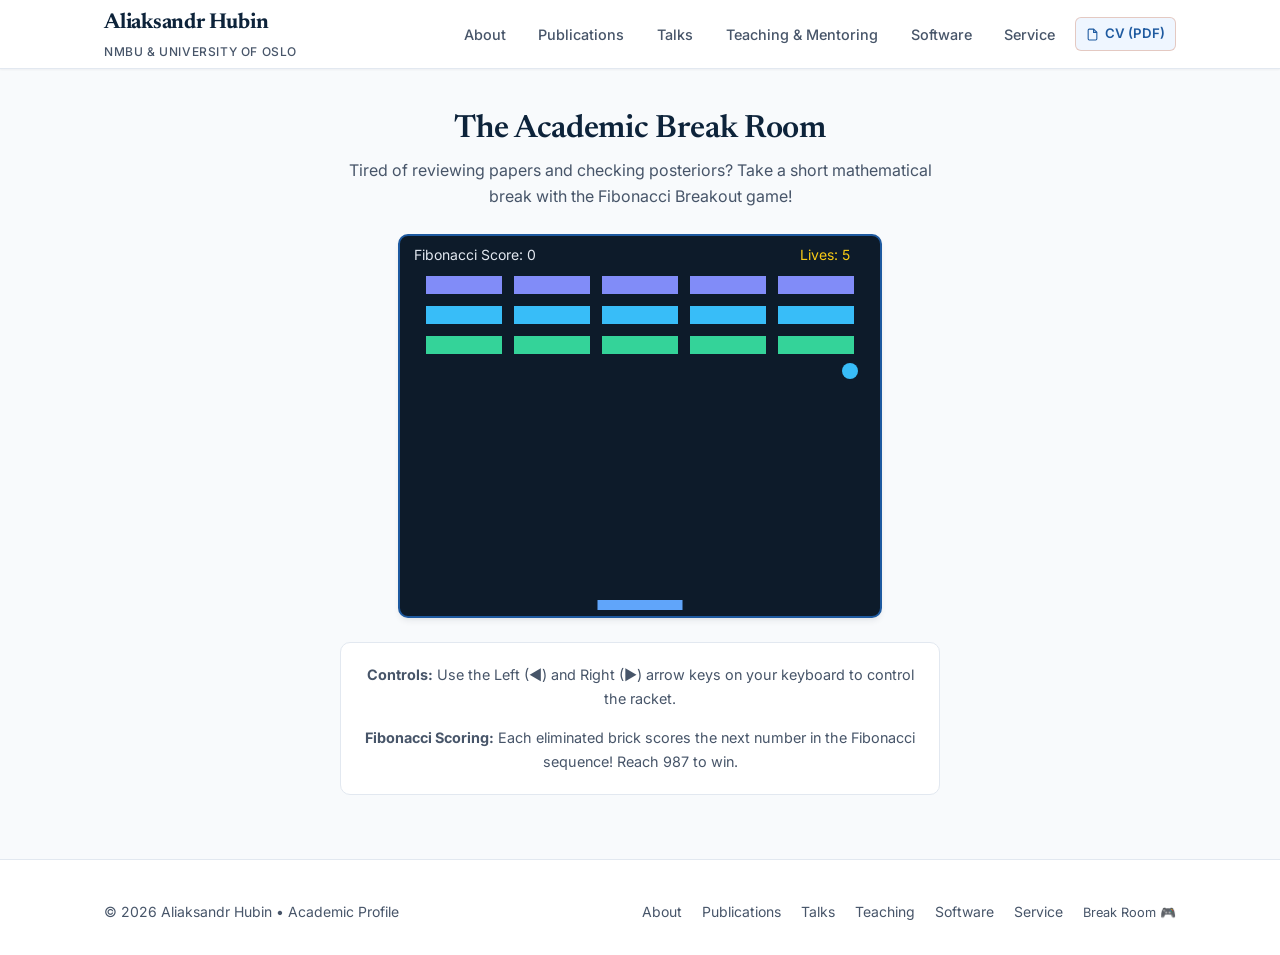
==== game.html @ 15dd3828 "Redesign academic portfolio with dedicated subpages, updated publications, talks & posters, teaching" ====
<!DOCTYPE html>
<html lang="en">
<head>
    <meta charset="UTF-8">
    <meta name="viewport" content="width=device-width, initial-scale=1.0">
    <title>Academic Break Room | Aliaksandr Hubin</title>
    <meta name="description" content="A brief mathematical distraction: Fibonacci Breakout game.">

    <link rel="preconnect" href="https://fonts.googleapis.com">
    <link rel="preconnect" href="https://fonts.gstatic.com" crossorigin>
    <link href="https://fonts.googleapis.com/css2?family=Inter:wght@400;500;600;700&family=Newsreader:ital,opsz,wght@0,6..72,400;0,6..72,600&family=JetBrains+Mono:wght@400;500&display=swap" rel="stylesheet">

    <link rel="stylesheet" href="styles.css">
    <style>
        .game-wrapper {
            max-width: 600px;
            margin: 0 auto;
            text-align: center;
        }
        canvas {
            background-color: #0d1b2a;
            border: 2px solid var(--accent);
            border-radius: var(--radius-md);
            box-shadow: var(--shadow-md);
            display: block;
            margin: 1.5rem auto;
            max-width: 100%;
        }
        .game-instructions {
            background: var(--bg-card);
            border: 1px solid var(--border-color);
            border-radius: var(--radius-md);
            padding: 1.25rem;
            margin-top: 1.5rem;
            font-size: 0.9rem;
            color: var(--text-muted);
        }
    </style>
</head>
<body>

    <!-- Header Navigation -->
    <header class="site-header">
        <div class="container nav-container">
            <a href="index.html" class="brand">
                <span class="brand-name">Aliaksandr Hubin</span>
                <span class="brand-title">NMBU &amp; University of Oslo</span>
            </a>
            <button class="nav-toggle" id="navToggle" aria-label="Toggle navigation">
                <svg width="24" height="24" viewBox="0 0 24 24" fill="none" stroke="currentColor" stroke-width="2">
                    <line x1="3" y1="12" x2="21" y2="12"></line>
                    <line x1="3" y1="6" x2="21" y2="6"></line>
                    <line x1="3" y1="18" x2="21" y2="18"></line>
                </svg>
            </button>
            <nav>
                <ul class="nav-menu" id="navMenu">
                    <li><a href="index.html" class="nav-link">About</a></li>
                    <li><a href="publications.html" class="nav-link">Publications</a></li>
                    <li><a href="talks.html" class="nav-link">Talks</a></li>
                    <li><a href="teaching.html" class="nav-link">Teaching &amp; Mentoring</a></li>
                    <li><a href="software.html" class="nav-link">Software</a></li>
                    <li><a href="service.html" class="nav-link">Service</a></li>
                    <li><a href="CV_Aliaksandr_Hubin.pdf" class="nav-link-cv" target="_blank" rel="noopener">
                        <svg width="13" height="13" viewBox="0 0 24 24" fill="none" stroke="currentColor" stroke-width="2"><path d="M14 2H6a2 2 0 0 0-2 2v16a2 2 0 0 0 2 2h12a2 2 0 0 0 2-2V8z"></path><polyline points="14 2 14 8 20 8"></polyline></svg>
                        CV (PDF)
                    </a></li>
                </ul>
            </nav>
        </div>
    </header>

    <main class="site-main">
        <div class="container">
            <div class="game-wrapper">
                <h1 style="font-size: 2rem; margin-bottom: 0.5rem;">The Academic Break Room</h1>
                <p style="color: var(--text-muted);">
                    Tired of reviewing papers and checking posteriors? Take a short mathematical break with the Fibonacci Breakout game!
                </p>

                <canvas id="gameCanvas" width="480" height="380"></canvas>

                <div class="game-instructions">
                    <p><strong>Controls:</strong> Use the Left (◀) and Right (▶) arrow keys on your keyboard to control the racket.</p>
                    <p style="margin-bottom: 0;"><strong>Fibonacci Scoring:</strong> Each eliminated brick scores the next number in the Fibonacci sequence! Reach 987 to win.</p>
                </div>
            </div>
        </div>
    </main>

    <!-- Site Footer -->
    <footer class="site-footer">
        <div class="container footer-inner">
            <div>
                <p>&copy; 2026 Aliaksandr Hubin &bull; Academic Profile</p>
            </div>
            <ul class="footer-nav">
                <li><a href="index.html">About</a></li>
                <li><a href="publications.html">Publications</a></li>
                <li><a href="talks.html">Talks</a></li>
                <li><a href="teaching.html">Teaching</a></li>
                <li><a href="software.html">Software</a></li>
                <li><a href="service.html">Service</a></li>
                <li><a href="game.html" class="easter-egg-link">Break Room 🎮</a></li>
            </ul>
        </div>
    </footer>

    <script>
        // Mobile Nav
        document.getElementById('navToggle').addEventListener('click', function() {
            document.getElementById('navMenu').classList.toggle('open');
        });

        // Game Logic
        let canvas = document.getElementById('gameCanvas');
        let ctx = canvas.getContext('2d');
        let ballRadius = 8;
        let x = canvas.width / 2;
        let y = canvas.height - 35;
        let dx = 2.5;
        let dy = -2.5;
        let paddleHeight = 10;
        let paddleWidth = 85;
        let paddleX = (canvas.width - paddleWidth) / 2;
        let rightPressed = false;
        let leftPressed = false;
        let brickRowCount = 3;
        let brickColumnCount = 5;
        let brickWidth = 76;
        let brickHeight = 18;
        let brickPadding = 12;
        let brickOffsetTop = 40;
        let brickOffsetLeft = 26;
        let score = 0;
        let lives = 5;
        let gameLoop;

        let fibPrev = 0;
        let fibCurrent = 1;

        document.addEventListener("keydown", keyDownHandler, false);
        document.addEventListener("keyup", keyUpHandler, false);

        function keyDownHandler(e) {
            if (e.key == "Right" || e.key == "ArrowRight") rightPressed = true;
            else if (e.key == "Left" || e.key == "ArrowLeft") leftPressed = true;
        }

        function keyUpHandler(e) {
            if (e.key == "Right" || e.key == "ArrowRight") rightPressed = false;
            else if (e.key == "Left" || e.key == "ArrowLeft") leftPressed = false;
        }

        let bricks = [];
        for (let c = 0; c < brickColumnCount; c++) {
            bricks[c] = [];
            for (let r = 0; r < brickRowCount; r++) {
                bricks[c][r] = { x: 0, y: 0, status: 1 };
            }
        }

        function drawBall() {
            ctx.beginPath();
            ctx.arc(x, y, ballRadius, 0, Math.PI * 2);
            ctx.fillStyle = "#38bdf8";
            ctx.fill();
            ctx.closePath();
        }

        function drawPaddle() {
            ctx.beginPath();
            ctx.rect(paddleX, canvas.height - paddleHeight - 6, paddleWidth, paddleHeight);
            ctx.fillStyle = "#60a5fa";
            ctx.fill();
            ctx.closePath();
        }

        function drawBricks() {
            const colors = ["#818cf8", "#38bdf8", "#34d399"];
            for (let c = 0; c < brickColumnCount; c++) {
                for (let r = 0; r < brickRowCount; r++) {
                    if (bricks[c][r].status == 1) {
                        let brickX = (c * (brickWidth + brickPadding)) + brickOffsetLeft;
                        let brickY = (r * (brickHeight + brickPadding)) + brickOffsetTop;
                        bricks[c][r].x = brickX;
                        bricks[c][r].y = brickY;
                        ctx.beginPath();
                        ctx.rect(brickX, brickY, brickWidth, brickHeight);
                        ctx.fillStyle = colors[r % colors.length];
                        ctx.fill();
                        ctx.closePath();
                    }
                }
            }
        }

        function drawScore() {
            ctx.font = "14px Inter, sans-serif";
            ctx.fillStyle = "#e2e8f0";
            ctx.fillText("Fibonacci Score: " + score, 14, 24);
        }

        function drawLives() {
            ctx.font = "14px Inter, sans-serif";
            ctx.fillStyle = "#facc15";
            ctx.fillText("Lives: " + lives, canvas.width - 80, 24);
        }

        function collisionDetection() {
            for (let c = 0; c < brickColumnCount; c++) {
                for (let r = 0; r < brickRowCount; r++) {
                    let b = bricks[c][r];
                    if (b.status == 1) {
                        if (x > b.x && x < b.x + brickWidth && y > b.y && y < b.y + brickHeight) {
                            dy = -dy;
                            b.status = 0;

                            let newScore = fibPrev + fibCurrent;
                            fibPrev = fibCurrent;
                            fibCurrent = newScore;
                            score = newScore;

                            if (checkWin()) {
                                stopGameWithMessage("Victory! Fibonacci Master!");
                                return;
                            }
                        }
                    }
                }
            }
        }

        function checkWin() {
            for (let c = 0; c < brickColumnCount; c++) {
                for (let r = 0; r < brickRowCount; r++) {
                    if (bricks[c][r].status == 1) return false;
                }
            }
            return true;
        }

        function stopGameWithMessage(message) {
            cancelAnimationFrame(gameLoop);
            ctx.clearRect(0, 0, canvas.width, canvas.height);
            ctx.font = "22px Inter, sans-serif";
            ctx.fillStyle = "#38bdf8";
            ctx.textAlign = "center";
            ctx.fillText(message, canvas.width / 2, canvas.height / 2 - 10);
            ctx.font = "14px Inter, sans-serif";
            ctx.fillStyle = "#94a3b8";
            ctx.fillText("Final Score: " + score, canvas.width / 2, canvas.height / 2 + 25);
        }

        function draw() {
            ctx.clearRect(0, 0, canvas.width, canvas.height);
            drawBricks();
            drawBall();
            drawPaddle();
            drawScore();
            drawLives();
            collisionDetection();

            if (x + dx > canvas.width - ballRadius || x + dx < ballRadius) {
                dx = -dx;
            }
            if (y + dy < ballRadius) {
                dy = -dy;
            } else if (y + dy > canvas.height - ballRadius - 6) {
                if (x > paddleX && x < paddleX + paddleWidth) {
                    dy = -dy;
                    dx += (Math.random() * 0.4) - 0.2;
                    if (rightPressed) dx += 0.5;
                    else if (leftPressed) dx -= 0.5;

                    if (score >= 987) {
                        stopGameWithMessage("Max Fibonacci Score Reached!");
                        return;
                    }
                } else {
                    lives--;
                    if (!lives) {
                        stopGameWithMessage("GAME OVER");
                        return;
                    } else {
                        x = canvas.width / 2;
                        y = canvas.height - 35;
                        dx = 2.5;
                        dy = -2.5;
                        paddleX = (canvas.width - paddleWidth) / 2;
                    }
                }
            }

            if (rightPressed && paddleX < canvas.width - paddleWidth) paddleX += 6;
            else if (leftPressed && paddleX > 0) paddleX -= 6;

            x += dx;
            y += dy;
            gameLoop = requestAnimationFrame(draw);
        }

        draw();
    </script>
</body>
</html>
---- styles.css ----
/* ==========================================================================
   Aliaksandr Hubin - Academic Portfolio Style System
   Professional Academic Design: Elegant, Modern, Clean Typography
   ========================================================================== */

:root {
  --primary: #0d233a;
  --primary-light: #1b3a5b;
  --accent: #1e5aa0;
  --accent-light: #2563eb;
  --accent-subtle: #eff6ff;
  --accent-border: #bfdbfe;
  
  --text-main: #1e293b;
  --text-muted: #475569;
  --text-light: #64748b;
  --text-inverse: #ffffff;
  
  --bg-page: #f8fafc;
  --bg-card: #ffffff;
  --bg-subtle: #f1f5f9;
  
  --border-color: #e2e8f0;
  --border-subtle: #edf2f7;
  
  --font-serif: 'Newsreader', 'Georgia', 'Cambria', serif;
  --font-sans: 'Inter', -apple-system, BlinkMacSystemFont, 'Segoe UI', Roboto, sans-serif;
  --font-mono: 'JetBrains Mono', 'SFMono-Regular', Consolas, monospace;
  
  --radius-sm: 6px;
  --radius-md: 10px;
  --radius-lg: 16px;
  --radius-full: 9999px;
  
  --shadow-sm: 0 1px 2px 0 rgba(15, 23, 42, 0.05);
  --shadow-md: 0 4px 6px -1px rgba(15, 23, 42, 0.07), 0 2px 4px -2px rgba(15, 23, 42, 0.05);
  --shadow-lg: 0 10px 15px -3px rgba(15, 23, 42, 0.08), 0 4px 6px -4px rgba(15, 23, 42, 0.04);
  --shadow-hover: 0 12px 20px -3px rgba(15, 23, 42, 0.12), 0 6px 8px -4px rgba(15, 23, 42, 0.06);

  --transition-fast: 0.15s ease;
  --transition-normal: 0.25s ease;
}

/* --------------------------------------------------------------------------
   Reset & Base Styles
   -------------------------------------------------------------------------- */
*, *::before, *::after {
  box-sizing: border-box;
  margin: 0;
  padding: 0;
}

html {
  font-size: 16px;
  scroll-behavior: smooth;
  -webkit-text-size-adjust: 100%;
}

body {
  font-family: var(--font-sans);
  background-color: var(--bg-page);
  color: var(--text-main);
  line-height: 1.65;
  min-height: 100vh;
  display: flex;
  flex-direction: column;
}

img {
  max-width: 100%;
  height: auto;
  display: block;
}

a {
  color: var(--accent);
  text-decoration: none;
  transition: color var(--transition-fast);
}

a:hover {
  color: var(--accent-light);
  text-decoration: underline;
}

h1, h2, h3, h4, h5, h6 {
  color: var(--primary);
  font-family: var(--font-serif);
  font-weight: 600;
  line-height: 1.25;
  letter-spacing: -0.01em;
}

h1 { font-size: 2.25rem; }
h2 { font-size: 1.65rem; margin-bottom: 1.25rem; }
h3 { font-size: 1.25rem; }
h4 { font-size: 1.05rem; }

p {
  margin-bottom: 1rem;
}

p:last-child {
  margin-bottom: 0;
}

/* --------------------------------------------------------------------------
   Layout Containers
   -------------------------------------------------------------------------- */
.container {
  width: 100%;
  max-width: 1120px;
  margin: 0 auto;
  padding: 0 1.5rem;
}

.site-main {
  flex: 1;
  padding: 2.5rem 0 4rem;
}

/* --------------------------------------------------------------------------
   Header & Navigation
   -------------------------------------------------------------------------- */
.site-header {
  background: rgba(255, 255, 255, 0.95);
  backdrop-filter: blur(10px);
  -webkit-backdrop-filter: blur(10px);
  border-bottom: 1px solid var(--border-color);
  position: sticky;
  top: 0;
  z-index: 100;
  box-shadow: var(--shadow-sm);
}

.nav-container {
  display: flex;
  align-items: center;
  justify-content: space-between;
  height: 4.25rem;
}

.brand {
  display: flex;
  flex-direction: column;
  text-decoration: none !important;
}

.brand-name {
  font-family: var(--font-serif);
  font-size: 1.35rem;
  font-weight: 700;
  color: var(--primary);
  letter-spacing: -0.01em;
}

.brand-title {
  font-size: 0.75rem;
  color: var(--text-muted);
  text-transform: uppercase;
  letter-spacing: 0.05em;
  font-weight: 500;
}

.nav-menu {
  display: flex;
  align-items: center;
  gap: 0.35rem;
  list-style: none;
}

.nav-link {
  font-size: 0.9rem;
  font-weight: 500;
  color: var(--text-muted);
  padding: 0.5rem 0.85rem;
  border-radius: var(--radius-sm);
  transition: all var(--transition-fast);
  text-decoration: none !important;
}

.nav-link:hover {
  color: var(--primary);
  background: var(--bg-subtle);
}

.nav-link.active {
  color: var(--accent);
  background: var(--accent-subtle);
  font-weight: 600;
}

.nav-link-cv {
  display: inline-flex;
  align-items: center;
  gap: 0.35rem;
  font-size: 0.825rem;
  font-weight: 600;
  color: var(--accent);
  background: var(--accent-subtle);
  border: 1px solid rgba(194, 65, 12, 0.25);
  padding: 0.35rem 0.65rem;
  border-radius: var(--radius-sm);
  transition: all var(--transition-fast);
  text-decoration: none !important;
}

.nav-link-cv:hover {
  background: var(--accent);
  color: #ffffff !important;
  border-color: var(--accent);
}

/* Mobile Nav Toggle */
.nav-toggle {
  display: none;
  background: none;
  border: 1px solid var(--border-color);
  border-radius: var(--radius-sm);
  padding: 0.5rem;
  cursor: pointer;
  color: var(--text-main);
}

/* --------------------------------------------------------------------------
   Academic Hero / Profile Header
   -------------------------------------------------------------------------- */
.profile-hero {
  background: var(--bg-card);
  border: 1px solid var(--border-color);
  border-radius: var(--radius-lg);
  padding: 2.25rem;
  box-shadow: var(--shadow-sm);
  margin-bottom: 2.5rem;
  display: grid;
  grid-template-columns: 240px 1fr;
  gap: 2.5rem;
  align-items: start;
}

.profile-sidebar {
  display: flex;
  flex-direction: column;
  align-items: center;
  text-align: center;
}

.profile-avatar-wrapper {
  position: relative;
  width: 210px;
  height: 210px;
  margin-bottom: 1.25rem;
}

.profile-avatar {
  width: 100%;
  height: 100%;
  object-fit: cover;
  border-radius: var(--radius-md);
  border: 3px solid var(--bg-card);
  box-shadow: var(--shadow-md);
}

.btn-cv {
  display: inline-flex;
  align-items: center;
  justify-content: center;
  gap: 0.4rem;
  font-size: 0.825rem;
  font-weight: 600;
  padding: 0.45rem 0.9rem;
  background: var(--primary);
  color: #ffffff !important;
  border-radius: var(--radius-sm);
  border: 1px solid var(--primary);
  text-decoration: none !important;
  transition: all var(--transition-fast);
  margin-top: 0.65rem;
  width: 100%;
  max-width: 200px;
}

.btn-cv:hover {
  background: var(--accent);
  border-color: var(--accent);
  color: #ffffff !important;
  box-shadow: var(--shadow-sm);
}


.profile-status-badge {
  display: inline-flex;
  align-items: center;
  gap: 0.35rem;
  background: #f0fdf4;
  color: #166534;
  border: 1px solid #bbf7d0;
  font-size: 0.725rem;
  font-weight: 600;
  padding: 0.2rem 0.6rem;
  border-radius: var(--radius-full);
  margin-bottom: 0.85rem;
}

.status-dot {
  width: 7px;
  height: 7px;
  background: #22c55e;
  border-radius: 50%;
  display: inline-block;
}

.profile-links {
  display: flex;
  flex-wrap: wrap;
  gap: 0.45rem;
  justify-content: center;
  margin-top: 1rem;
  width: 100%;
}

.social-pill {
  display: inline-flex;
  align-items: center;
  gap: 0.35rem;
  font-size: 0.775rem;
  font-weight: 500;
  padding: 0.35rem 0.65rem;
  background: var(--bg-subtle);
  color: var(--text-muted);
  border: 1px solid var(--border-color);
  border-radius: var(--radius-sm);
  transition: all var(--transition-fast);
  text-decoration: none !important;
}

.social-pill:hover {
  background: var(--accent);
  color: var(--text-inverse);
  border-color: var(--accent);
}

.profile-content h1 {
  font-size: 2.1rem;
  margin-bottom: 0.35rem;
}

.profile-positions {
  display: flex;
  flex-direction: column;
  gap: 0.25rem;
  margin-bottom: 1.25rem;
}

.position-item {
  font-size: 1.05rem;
  color: var(--text-muted);
  font-weight: 500;
  display: flex;
  align-items: center;
  gap: 0.5rem;
}

.position-role {
  color: var(--primary);
  font-weight: 600;
}

.role-pill {
  display: inline-block;
  background: var(--accent-subtle);
  color: var(--accent);
  font-size: 0.775rem;
  font-weight: 600;
  padding: 0.2rem 0.55rem;
  border-radius: var(--radius-sm);
  border: 1px solid var(--accent-border);
}

.profile-bio {
  font-size: 1.025rem;
  color: var(--text-main);
  line-height: 1.7;
  margin-bottom: 1.5rem;
}

.research-tags-container {
  margin-top: 1.25rem;
}

.tags-label {
  font-size: 0.75rem;
  text-transform: uppercase;
  letter-spacing: 0.05em;
  font-weight: 600;
  color: var(--text-light);
  margin-bottom: 0.5rem;
}

.tags-list {
  display: flex;
  flex-wrap: wrap;
  gap: 0.45rem;
}

.research-tag {
  background: var(--bg-subtle);
  color: var(--text-muted);
  border: 1px solid var(--border-color);
  font-size: 0.8rem;
  font-weight: 500;
  padding: 0.25rem 0.65rem;
  border-radius: var(--radius-full);
  transition: all var(--transition-fast);
}

.research-tag:hover {
  border-color: var(--accent);
  color: var(--accent);
  background: var(--accent-subtle);
}

/* --------------------------------------------------------------------------
   Metric / Quick Highlight Cards
   -------------------------------------------------------------------------- */
.metrics-grid {
  display: grid;
  grid-template-columns: repeat(auto-fit, minmax(200px, 1fr));
  gap: 1rem;
  margin-bottom: 2.5rem;
}

.metric-card {
  background: var(--bg-card);
  border: 1px solid var(--border-color);
  border-radius: var(--radius-md);
  padding: 1.25rem;
  display: flex;
  align-items: center;
  gap: 1rem;
  box-shadow: var(--shadow-sm);
  transition: transform var(--transition-fast), box-shadow var(--transition-fast);
}

.metric-card:hover {
  transform: translateY(-2px);
  box-shadow: var(--shadow-md);
}

.metric-icon {
  width: 44px;
  height: 44px;
  border-radius: var(--radius-md);
  background: var(--accent-subtle);
  color: var(--accent);
  display: flex;
  align-items: center;
  justify-content: center;
  font-size: 1.25rem;
  flex-shrink: 0;
}

.metric-data h4 {
  font-size: 1.45rem;
  font-family: var(--font-sans);
  font-weight: 700;
  color: var(--primary);
  line-height: 1.1;
}

.metric-data p {
  font-size: 0.8rem;
  color: var(--text-muted);
  margin-bottom: 0;
}

/* --------------------------------------------------------------------------
   Sections & Cards
   -------------------------------------------------------------------------- */
.section-block {
  margin-bottom: 3rem;
}

.section-header {
  display: flex;
  align-items: baseline;
  justify-content: space-between;
  margin-bottom: 1.25rem;
  border-bottom: 2px solid var(--border-color);
  padding-bottom: 0.65rem;
}

.section-title {
  font-size: 1.65rem;
  color: var(--primary);
  display: flex;
  align-items: center;
  gap: 0.65rem;
}

.section-more-link {
  font-size: 0.875rem;
  font-weight: 600;
  color: var(--accent);
  display: inline-flex;
  align-items: center;
  gap: 0.25rem;
}

.section-more-link:hover {
  text-decoration: underline;
}

/* --------------------------------------------------------------------------
   Timeline & News Component
   -------------------------------------------------------------------------- */
.timeline-list {
  display: flex;
  flex-direction: column;
  gap: 1rem;
}

.timeline-item {
  background: var(--bg-card);
  border: 1px solid var(--border-color);
  border-radius: var(--radius-md);
  padding: 1.15rem 1.4rem;
  box-shadow: var(--shadow-sm);
  display: flex;
  gap: 1.25rem;
  align-items: flex-start;
  transition: transform var(--transition-fast), border-color var(--transition-fast);
}

.timeline-item:hover {
  border-color: var(--accent-border);
  transform: translateX(3px);
}

.timeline-badge {
  flex-shrink: 0;
  display: flex;
  flex-direction: column;
  align-items: center;
  justify-content: center;
  min-width: 80px;
  padding: 0.35rem 0.5rem;
  background: var(--bg-subtle);
  border: 1px solid var(--border-color);
  border-radius: var(--radius-sm);
  font-size: 0.775rem;
  font-weight: 700;
  color: var(--primary);
  text-transform: uppercase;
}

.timeline-badge .year {
  font-size: 0.95rem;
  color: var(--accent);
}

.timeline-content {
  flex: 1;
}

.timeline-title {
  font-family: var(--font-sans);
  font-size: 1rem;
  font-weight: 600;
  color: var(--text-main);
  margin-bottom: 0.35rem;
  line-height: 1.4;
}

.timeline-text {
  font-size: 0.9rem;
  color: var(--text-muted);
  line-height: 1.55;
  margin-bottom: 0.4rem;
}

.timeline-actions {
  display: flex;
  gap: 0.5rem;
  font-size: 0.8rem;
}

/* --------------------------------------------------------------------------
   Publications Component
   -------------------------------------------------------------------------- */
.filter-bar {
  background: var(--bg-card);
  border: 1px solid var(--border-color);
  border-radius: var(--radius-md);
  padding: 1rem 1.25rem;
  margin-bottom: 2rem;
  box-shadow: var(--shadow-sm);
  display: flex;
  flex-wrap: wrap;
  gap: 1rem;
  align-items: center;
  justify-content: space-between;
}

.search-box {
  position: relative;
  flex: 1;
  min-width: 260px;
}

.search-input {
  width: 100%;
  padding: 0.6rem 0.85rem 0.6rem 2.25rem;
  font-family: var(--font-sans);
  font-size: 0.875rem;
  border: 1px solid var(--border-color);
  border-radius: var(--radius-sm);
  background: var(--bg-page);
  color: var(--text-main);
  transition: all var(--transition-fast);
}

.search-input:focus {
  outline: none;
  border-color: var(--accent);
  background: #ffffff;
  box-shadow: 0 0 0 3px rgba(37, 99, 235, 0.12);
}

.search-icon {
  position: absolute;
  left: 0.75rem;
  top: 50%;
  transform: translateY(-50%);
  color: var(--text-light);
  font-size: 0.85rem;
}

.filter-pills {
  display: flex;
  flex-wrap: wrap;
  gap: 0.4rem;
}

.filter-pill {
  background: var(--bg-subtle);
  border: 1px solid var(--border-color);
  color: var(--text-muted);
  padding: 0.4rem 0.8rem;
  font-size: 0.8rem;
  font-weight: 500;
  border-radius: var(--radius-full);
  cursor: pointer;
  transition: all var(--transition-fast);
}

.filter-pill:hover {
  background: var(--border-color);
  color: var(--primary);
}

.filter-pill.active {
  background: var(--primary);
  border-color: var(--primary);
  color: #ffffff;
  font-weight: 600;
}

.year-group {
  margin-bottom: 2.5rem;
}

.year-heading {
  font-size: 1.5rem;
  color: var(--primary);
  margin-bottom: 1rem;
  display: flex;
  align-items: center;
  gap: 0.75rem;
}

.year-heading::after {
  content: "";
  flex: 1;
  height: 1px;
  background: var(--border-color);
}

.pub-list {
  display: flex;
  flex-direction: column;
  gap: 1.15rem;
}

.pub-card {
  background: var(--bg-card);
  border: 1px solid var(--border-color);
  border-radius: var(--radius-md);
  padding: 1.35rem 1.5rem;
  box-shadow: var(--shadow-sm);
  transition: all var(--transition-fast);
  position: relative;
}

.pub-card:hover {
  box-shadow: var(--shadow-md);
  border-color: #cbd5e1;
}

.pub-meta-top {
  display: flex;
  align-items: center;
  gap: 0.5rem;
  margin-bottom: 0.5rem;
  flex-wrap: wrap;
}

.pub-type-badge {
  font-size: 0.725rem;
  font-weight: 600;
  text-transform: uppercase;
  letter-spacing: 0.04em;
  padding: 0.2rem 0.55rem;
  border-radius: var(--radius-sm);
}

.badge-journal {
  background: #eff6ff;
  color: #1d4ed8;
  border: 1px solid #dbeafe;
}

.badge-conf {
  background: #fdf4ff;
  color: #86198f;
  border: 1px solid #f5d0fe;
}

.badge-preprint {
  background: #fefce8;
  color: #854d0e;
  border: 1px solid #fef08a;
}

.badge-book {
  background: #f0fdf4;
  color: #15803d;
  border: 1px solid #bbf7d0;
}

.badge-software {
  background: #fff7ed;
  color: #c2410c;
  border: 1px solid #ffedd5;
}

.pub-year {
  font-size: 0.8rem;
  color: var(--text-light);
  font-weight: 500;
}

.pub-title {
  font-family: var(--font-serif);
  font-size: 1.15rem;
  font-weight: 600;
  color: var(--primary);
  margin-bottom: 0.4rem;
  line-height: 1.4;
}

.pub-authors {
  font-size: 0.9rem;
  color: var(--text-muted);
  margin-bottom: 0.4rem;
}

.pub-authors .author-hubin {
  color: var(--primary);
  font-weight: 600;
  text-decoration: underline text-decoration-color var(--accent);
}

.pub-venue {
  font-size: 0.875rem;
  color: var(--text-main);
  font-style: italic;
  margin-bottom: 0.75rem;
}

.pub-links {
  display: flex;
  flex-wrap: wrap;
  gap: 0.45rem;
  align-items: center;
}

.btn-pill {
  display: inline-flex;
  align-items: center;
  gap: 0.35rem;
  font-size: 0.775rem;
  font-weight: 500;
  padding: 0.3rem 0.65rem;
  border-radius: var(--radius-sm);
  background: var(--bg-subtle);
  color: var(--text-main);
  border: 1px solid var(--border-color);
  text-decoration: none !important;
  cursor: pointer;
  transition: all var(--transition-fast);
}

.btn-pill:hover {
  background: var(--accent);
  color: #ffffff;
  border-color: var(--accent);
}

.btn-pill.primary {
  background: var(--accent);
  color: #ffffff;
  border-color: var(--accent);
}

.btn-pill.primary:hover {
  background: var(--accent-light);
}

.bibtex-drawer {
  display: none;
  margin-top: 1rem;
  padding: 1rem;
  background: var(--bg-subtle);
  border: 1px solid var(--border-color);
  border-radius: var(--radius-sm);
  font-family: var(--font-mono);
  font-size: 0.8rem;
  white-space: pre-wrap;
  overflow-x: auto;
  color: var(--text-main);
}

.bibtex-drawer.open {
  display: block;
}

/* --------------------------------------------------------------------------
   Talks & Presentations Component
   -------------------------------------------------------------------------- */
.talk-card {
  background: var(--bg-card);
  border: 1px solid var(--border-color);
  border-radius: var(--radius-md);
  padding: 1.35rem 1.5rem;
  box-shadow: var(--shadow-sm);
  margin-bottom: 1rem;
  display: grid;
  grid-template-columns: 140px 1fr;
  gap: 1.5rem;
  align-items: start;
}

.talk-meta {
  display: flex;
  flex-direction: column;
  gap: 0.35rem;
}

.talk-date {
  font-weight: 600;
  font-size: 0.9rem;
  color: var(--accent);
}

.talk-location {
  font-size: 0.8rem;
  color: var(--text-light);
  display: flex;
  align-items: center;
  gap: 0.25rem;
}

.talk-type-badge {
  font-size: 0.7rem;
  font-weight: 600;
  text-transform: uppercase;
  padding: 0.15rem 0.5rem;
  border-radius: var(--radius-sm);
  display: inline-block;
  margin-top: 0.25rem;
}

.talk-body h3 {
  font-size: 1.15rem;
  font-family: var(--font-serif);
  margin-bottom: 0.35rem;
}

.talk-event {
  font-size: 0.9rem;
  font-weight: 500;
  color: var(--text-main);
  margin-bottom: 0.25rem;
}

.talk-org {
  font-size: 0.825rem;
  color: var(--text-muted);
  margin-bottom: 0.65rem;
}

/* --------------------------------------------------------------------------
   Software & Code Cards
   -------------------------------------------------------------------------- */
.software-grid {
  display: grid;
  grid-template-columns: repeat(auto-fill, minmax(320px, 1fr));
  gap: 1.5rem;
}

.software-card {
  background: var(--bg-card);
  border: 1px solid var(--border-color);
  border-radius: var(--radius-md);
  padding: 1.5rem;
  box-shadow: var(--shadow-sm);
  display: flex;
  flex-direction: column;
  transition: all var(--transition-fast);
}

.software-card:hover {
  transform: translateY(-3px);
  box-shadow: var(--shadow-md);
  border-color: var(--accent-border);
}

.software-header {
  display: flex;
  justify-content: space-between;
  align-items: center;
  margin-bottom: 0.85rem;
}

.software-title {
  font-size: 1.35rem;
  font-family: var(--font-mono);
  font-weight: 700;
  color: var(--primary);
}

.software-badge {
  font-size: 0.725rem;
  font-weight: 600;
  padding: 0.2rem 0.5rem;
  border-radius: var(--radius-sm);
  background: #f0fdf4;
  color: #166534;
  border: 1px solid #bbf7d0;
}

.software-desc {
  font-size: 0.925rem;
  color: var(--text-muted);
  line-height: 1.6;
  margin-bottom: 1.25rem;
  flex: 1;
}

.code-snippet {
  background: var(--bg-subtle);
  border: 1px solid var(--border-color);
  border-radius: var(--radius-sm);
  padding: 0.5rem 0.75rem;
  font-family: var(--font-mono);
  font-size: 0.775rem;
  color: var(--text-main);
  margin-bottom: 1rem;
  overflow-x: auto;
}

.software-footer {
  display: flex;
  gap: 0.5rem;
  flex-wrap: wrap;
}

/* --------------------------------------------------------------------------
   Teaching & Mentoring
   -------------------------------------------------------------------------- */
.mentoring-phd-box {
  background: linear-gradient(to right, #eff6ff, #f8fafc);
  border: 1px solid var(--accent-border);
  border-radius: var(--radius-md);
  padding: 1.5rem;
  margin-bottom: 2rem;
  display: flex;
  gap: 1.25rem;
  align-items: flex-start;
}

.phd-badge-icon {
  font-size: 2rem;
  color: var(--accent);
}

.mentoring-phd-info h4 {
  font-size: 1.15rem;
  color: var(--primary);
  margin-bottom: 0.25rem;
}

.mentoring-phd-title {
  font-style: italic;
  font-size: 0.95rem;
  color: var(--text-main);
  margin-bottom: 0.35rem;
}

.mentoring-phd-meta {
  font-size: 0.85rem;
  color: var(--text-muted);
}

.mentoring-grid {
  display: grid;
  grid-template-columns: repeat(auto-fill, minmax(320px, 1fr));
  gap: 1.25rem;
}

.thesis-card {
  background: var(--bg-card);
  border: 1px solid var(--border-color);
  border-radius: var(--radius-md);
  padding: 1.25rem;
  box-shadow: var(--shadow-sm);
  transition: all var(--transition-fast);
  display: flex;
  flex-direction: column;
}

.thesis-card:hover {
  border-color: var(--accent-border);
  box-shadow: var(--shadow-md);
}

.thesis-header {
  display: flex;
  justify-content: space-between;
  align-items: baseline;
  margin-bottom: 0.5rem;
}

.student-name {
  font-weight: 600;
  font-size: 0.95rem;
  color: var(--primary);
}

.thesis-year {
  font-size: 0.8rem;
  font-weight: 600;
  color: var(--accent);
}

.thesis-title {
  font-family: var(--font-serif);
  font-size: 0.95rem;
  color: var(--text-main);
  line-height: 1.45;
  margin-bottom: 0.75rem;
  flex: 1;
}

.thesis-footer {
  display: flex;
  justify-content: space-between;
  align-items: center;
  font-size: 0.8rem;
  border-top: 1px solid var(--border-subtle);
  padding-top: 0.65rem;
}

.institution-pill {
  color: var(--text-light);
  font-weight: 500;
}

/* --------------------------------------------------------------------------
   Reviewing / Service Grid
   -------------------------------------------------------------------------- */
.review-grid {
  display: grid;
  grid-template-columns: repeat(auto-fill, minmax(240px, 1fr));
  gap: 0.85rem;
  margin-top: 1rem;
}

.review-item {
  background: var(--bg-card);
  border: 1px solid var(--border-color);
  border-radius: var(--radius-sm);
  padding: 0.75rem 1rem;
  font-size: 0.875rem;
  font-weight: 500;
  color: var(--text-main);
  display: flex;
  align-items: center;
  gap: 0.5rem;
  transition: all var(--transition-fast);
}

.review-item:hover {
  border-color: var(--accent);
  color: var(--accent);
  background: var(--accent-subtle);
}

/* --------------------------------------------------------------------------
   Footer
   -------------------------------------------------------------------------- */
.site-footer {
  background: #ffffff;
  border-top: 1px solid var(--border-color);
  padding: 2.5rem 0 2rem;
  color: var(--text-muted);
  font-size: 0.875rem;
  margin-top: auto;
}

.footer-inner {
  display: flex;
  justify-content: space-between;
  align-items: center;
  flex-wrap: wrap;
  gap: 1rem;
}

.footer-nav {
  display: flex;
  gap: 1.25rem;
  list-style: none;
}

.footer-nav a {
  color: var(--text-muted);
}

.footer-nav a:hover {
  color: var(--primary);
}

.easter-egg-link {
  font-size: 0.8rem;
  color: var(--text-light);
  text-decoration: none;
}

.easter-egg-link:hover {
  color: var(--accent);
}

/* --------------------------------------------------------------------------
   Responsive Media Queries
   -------------------------------------------------------------------------- */
@media (max-width: 900px) {
  .profile-hero {
    grid-template-columns: 1fr;
    text-align: center;
    gap: 1.5rem;
  }
  
  .profile-sidebar {
    margin: 0 auto;
  }
  
  .position-item {
    justify-content: center;
  }
  
  .tags-list {
    justify-content: center;
  }
  
  .talk-card {
    grid-template-columns: 1fr;
    gap: 0.75rem;
  }
}

@media (max-width: 768px) {
  .nav-toggle {
    display: block;
  }
  
  .nav-menu {
    display: none;
    position: absolute;
    top: 4.25rem;
    left: 0;
    width: 100%;
    background: #ffffff;
    flex-direction: column;
    padding: 1rem 1.5rem;
    border-bottom: 1px solid var(--border-color);
    box-shadow: var(--shadow-md);
    gap: 0.5rem;
  }
  
  .nav-menu.open {
    display: flex;
  }
  
  .nav-link {
    width: 100%;
    padding: 0.65rem 1rem;
  }
  
  .profile-avatar-wrapper {
    width: 160px;
    height: 160px;
  }
  
  .footer-inner {
    flex-direction: column;
    text-align: center;
  }
}
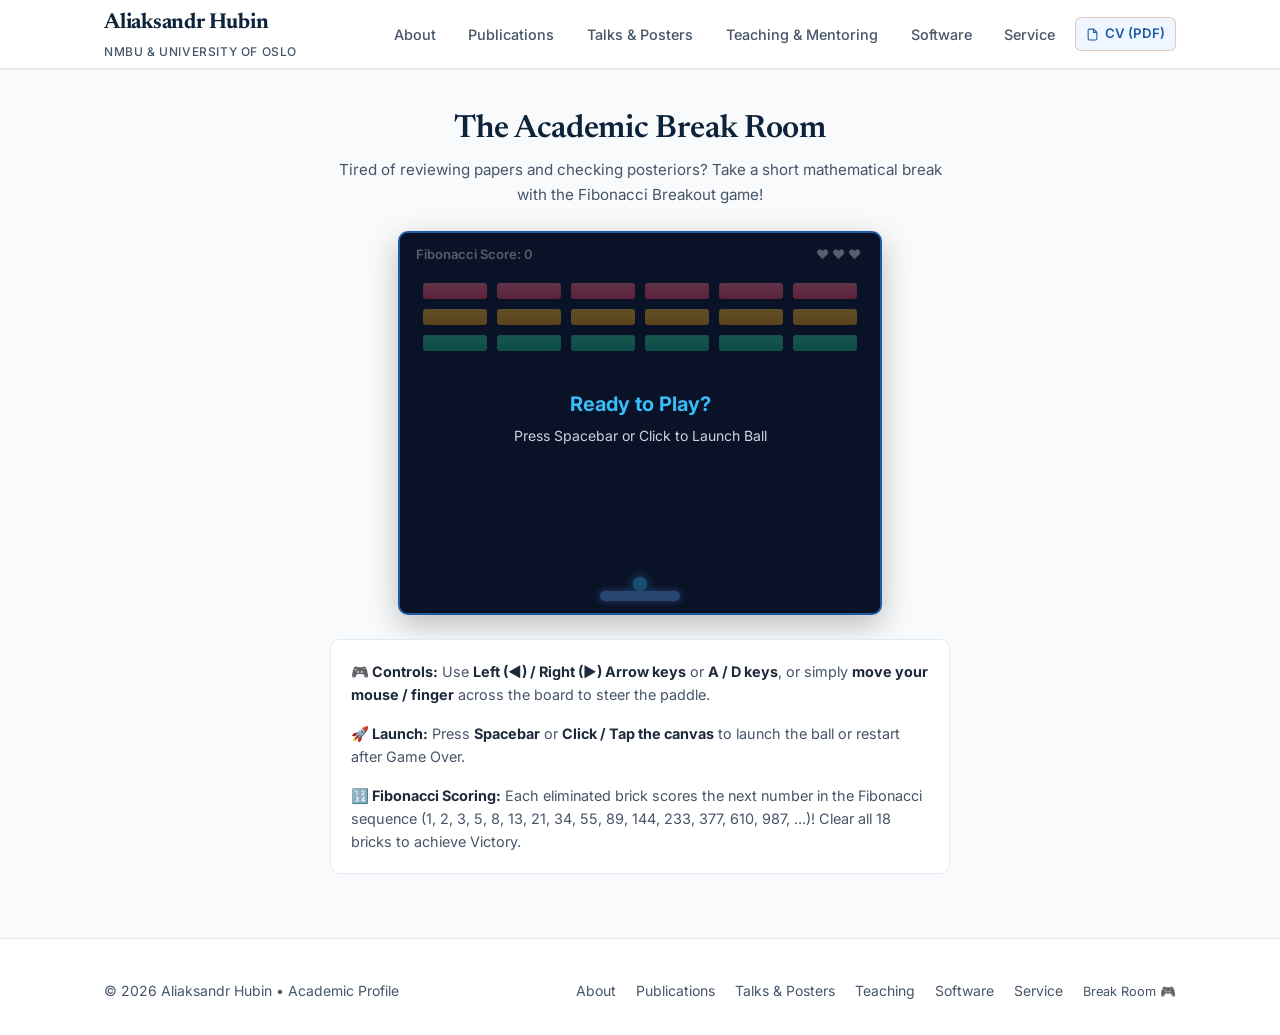
==== commit 6df75e78: "Fix Breakout game over/restart mechanics and update PhD student affiliations to Bioinformatics and A" ====
--- a/game.html
+++ b/game.html
@@ -13,18 +13,19 @@
     <link rel="stylesheet" href="styles.css">
     <style>
         .game-wrapper {
-            max-width: 600px;
+            max-width: 620px;
             margin: 0 auto;
             text-align: center;
         }
         canvas {
-            background-color: #0d1b2a;
+            background-color: #0b1329;
             border: 2px solid var(--accent);
             border-radius: var(--radius-md);
-            box-shadow: var(--shadow-md);
+            box-shadow: 0 10px 30px rgba(0, 0, 0, 0.25);
             display: block;
             margin: 1.5rem auto;
             max-width: 100%;
+            cursor: pointer;
         }
         .game-instructions {
             background: var(--bg-card);
@@ -34,6 +35,11 @@
             margin-top: 1.5rem;
             font-size: 0.9rem;
             color: var(--text-muted);
+            text-align: left;
+            line-height: 1.6;
+        }
+        .game-instructions strong {
+            color: var(--text-main);
         }
     </style>
 </head>
@@ -57,7 +63,7 @@
                 <ul class="nav-menu" id="navMenu">
                     <li><a href="index.html" class="nav-link">About</a></li>
                     <li><a href="publications.html" class="nav-link">Publications</a></li>
-                    <li><a href="talks.html" class="nav-link">Talks</a></li>
+                    <li><a href="talks.html" class="nav-link">Talks &amp; Posters</a></li>
                     <li><a href="teaching.html" class="nav-link">Teaching &amp; Mentoring</a></li>
                     <li><a href="software.html" class="nav-link">Software</a></li>
                     <li><a href="service.html" class="nav-link">Service</a></li>
@@ -74,15 +80,16 @@
         <div class="container">
             <div class="game-wrapper">
                 <h1 style="font-size: 2rem; margin-bottom: 0.5rem;">The Academic Break Room</h1>
-                <p style="color: var(--text-muted);">
+                <p style="color: var(--text-muted); font-size: 0.95rem;">
                     Tired of reviewing papers and checking posteriors? Take a short mathematical break with the Fibonacci Breakout game!
                 </p>
 
                 <canvas id="gameCanvas" width="480" height="380"></canvas>
 
                 <div class="game-instructions">
-                    <p><strong>Controls:</strong> Use the Left (◀) and Right (▶) arrow keys on your keyboard to control the racket.</p>
-                    <p style="margin-bottom: 0;"><strong>Fibonacci Scoring:</strong> Each eliminated brick scores the next number in the Fibonacci sequence! Reach 987 to win.</p>
+                    <p><strong>🎮 Controls:</strong> Use <strong>Left (◀) / Right (▶) Arrow keys</strong> or <strong>A / D keys</strong>, or simply <strong>move your mouse / finger</strong> across the board to steer the paddle.</p>
+                    <p><strong>🚀 Launch:</strong> Press <strong>Spacebar</strong> or <strong>Click / Tap the canvas</strong> to launch the ball or restart after Game Over.</p>
+                    <p style="margin-bottom: 0;"><strong>🔢 Fibonacci Scoring:</strong> Each eliminated brick scores the next number in the Fibonacci sequence (1, 2, 3, 5, 8, 13, 21, 34, 55, 89, 144, 233, 377, 610, 987, ...)! Clear all 18 bricks to achieve Victory.</p>
                 </div>
             </div>
         </div>
@@ -97,7 +104,7 @@
             <ul class="footer-nav">
                 <li><a href="index.html">About</a></li>
                 <li><a href="publications.html">Publications</a></li>
-                <li><a href="talks.html">Talks</a></li>
+                <li><a href="talks.html">Talks &amp; Posters</a></li>
                 <li><a href="teaching.html">Teaching</a></li>
                 <li><a href="software.html">Software</a></li>
                 <li><a href="service.html">Service</a></li>
@@ -112,82 +119,177 @@
             document.getElementById('navMenu').classList.toggle('open');
         });
 
-        // Game Logic
-        let canvas = document.getElementById('gameCanvas');
-        let ctx = canvas.getContext('2d');
-        let ballRadius = 8;
+        // Game Constants and Setup
+        const canvas = document.getElementById('gameCanvas');
+        const ctx = canvas.getContext('2d');
+
+        const ballRadius = 7;
+        const paddleHeight = 10;
+        const paddleWidth = 80;
+        const paddleY = canvas.height - 22;
+
+        const brickRowCount = 3;
+        const brickColumnCount = 6;
+        const brickWidth = 64;
+        const brickHeight = 16;
+        const brickPadding = 10;
+        const brickOffsetTop = 50;
+        const brickOffsetLeft = 23;
+
+        const baseSpeed = 4.0;
+
+        // State Machine: 'READY', 'PLAYING', 'GAMEOVER', 'VICTORY'
+        let gameState = 'READY';
+
+        let paddleX = (canvas.width - paddleWidth) / 2;
         let x = canvas.width / 2;
-        let y = canvas.height - 35;
-        let dx = 2.5;
-        let dy = -2.5;
-        let paddleHeight = 10;
-        let paddleWidth = 85;
-        let paddleX = (canvas.width - paddleWidth) / 2;
+        let y = paddleY - ballRadius;
+        let dx = 2.4;
+        let dy = -3.2;
+
         let rightPressed = false;
         let leftPressed = false;
-        let brickRowCount = 3;
-        let brickColumnCount = 5;
-        let brickWidth = 76;
-        let brickHeight = 18;
-        let brickPadding = 12;
-        let brickOffsetTop = 40;
-        let brickOffsetLeft = 26;
+
         let score = 0;
-        let lives = 5;
-        let gameLoop;
-
-        let fibPrev = 0;
-        let fibCurrent = 1;
-
-        document.addEventListener("keydown", keyDownHandler, false);
-        document.addEventListener("keyup", keyUpHandler, false);
-
-        function keyDownHandler(e) {
-            if (e.key == "Right" || e.key == "ArrowRight") rightPressed = true;
-            else if (e.key == "Left" || e.key == "ArrowLeft") leftPressed = true;
-        }
-
-        function keyUpHandler(e) {
-            if (e.key == "Right" || e.key == "ArrowRight") rightPressed = false;
-            else if (e.key == "Left" || e.key == "ArrowLeft") leftPressed = false;
-        }
+        let lives = 3;
+
+        let fibA = 0;
+        let fibB = 1;
 
         let bricks = [];
-        for (let c = 0; c < brickColumnCount; c++) {
-            bricks[c] = [];
-            for (let r = 0; r < brickRowCount; r++) {
-                bricks[c][r] = { x: 0, y: 0, status: 1 };
-            }
-        }
-
+
+        function initBricks() {
+            bricks = [];
+            for (let c = 0; c < brickColumnCount; c++) {
+                bricks[c] = [];
+                for (let r = 0; r < brickRowCount; r++) {
+                    bricks[c][r] = { x: 0, y: 0, status: 1 };
+                }
+            }
+        }
+
+        function resetGame() {
+            score = 0;
+            lives = 3;
+            fibA = 0;
+            fibB = 1;
+            initBricks();
+            resetBallOnPaddle();
+            gameState = 'READY';
+        }
+
+        function resetBallOnPaddle() {
+            paddleX = (canvas.width - paddleWidth) / 2;
+            x = paddleX + paddleWidth / 2;
+            y = paddleY - ballRadius;
+            // Launch slightly angled
+            dx = (Math.random() > 0.5 ? 1 : -1) * (2.0 + Math.random() * 0.8);
+            dy = -Math.sqrt(baseSpeed * baseSpeed - dx * dx);
+        }
+
+        function launchBall() {
+            if (gameState === 'READY') {
+                gameState = 'PLAYING';
+            } else if (gameState === 'GAMEOVER' || gameState === 'VICTORY') {
+                resetGame();
+                gameState = 'PLAYING';
+            }
+        }
+
+        // Event Listeners
+        document.addEventListener("keydown", (e) => {
+            if (e.key === "Right" || e.key === "ArrowRight" || e.key === "d" || e.key === "D") {
+                rightPressed = true;
+            } else if (e.key === "Left" || e.key === "ArrowLeft" || e.key === "a" || e.key === "A") {
+                leftPressed = true;
+            } else if (e.code === "Space") {
+                e.preventDefault();
+                launchBall();
+            }
+        });
+
+        document.addEventListener("keyup", (e) => {
+            if (e.key === "Right" || e.key === "ArrowRight" || e.key === "d" || e.key === "D") {
+                rightPressed = false;
+            } else if (e.key === "Left" || e.key === "ArrowLeft" || e.key === "a" || e.key === "A") {
+                leftPressed = false;
+            }
+        });
+
+        canvas.addEventListener("mousemove", (e) => {
+            const rect = canvas.getBoundingClientRect();
+            const mouseX = (e.clientX - rect.left) * (canvas.width / rect.width);
+            paddleX = Math.max(0, Math.min(canvas.width - paddleWidth, mouseX - paddleWidth / 2));
+            if (gameState === 'READY') {
+                x = paddleX + paddleWidth / 2;
+            }
+        });
+
+        canvas.addEventListener("click", () => {
+            launchBall();
+        });
+
+        canvas.addEventListener("touchmove", (e) => {
+            e.preventDefault();
+            const rect = canvas.getBoundingClientRect();
+            const touch = e.touches[0];
+            const touchX = (touch.clientX - rect.left) * (canvas.width / rect.width);
+            paddleX = Math.max(0, Math.min(canvas.width - paddleWidth, touchX - paddleWidth / 2));
+            if (gameState === 'READY') {
+                x = paddleX + paddleWidth / 2;
+            }
+        }, { passive: false });
+
+        canvas.addEventListener("touchstart", (e) => {
+            launchBall();
+        });
+
+        // Drawing Functions
         function drawBall() {
             ctx.beginPath();
             ctx.arc(x, y, ballRadius, 0, Math.PI * 2);
             ctx.fillStyle = "#38bdf8";
+            ctx.shadowColor = "#38bdf8";
+            ctx.shadowBlur = 8;
             ctx.fill();
             ctx.closePath();
+            ctx.shadowBlur = 0;
         }
 
         function drawPaddle() {
             ctx.beginPath();
-            ctx.rect(paddleX, canvas.height - paddleHeight - 6, paddleWidth, paddleHeight);
+            ctx.roundRect ? ctx.roundRect(paddleX, paddleY, paddleWidth, paddleHeight, 5) : ctx.rect(paddleX, paddleY, paddleWidth, paddleHeight);
             ctx.fillStyle = "#60a5fa";
+            ctx.shadowColor = "#60a5fa";
+            ctx.shadowBlur = 6;
             ctx.fill();
             ctx.closePath();
+            ctx.shadowBlur = 0;
         }
 
         function drawBricks() {
-            const colors = ["#818cf8", "#38bdf8", "#34d399"];
+            const rowColors = [
+                ["#f43f5e", "#fb7185"], // Rose
+                ["#f59e0b", "#fbbf24"], // Amber
+                ["#10b981", "#34d399"]  // Emerald
+            ];
+
             for (let c = 0; c < brickColumnCount; c++) {
                 for (let r = 0; r < brickRowCount; r++) {
-                    if (bricks[c][r].status == 1) {
-                        let brickX = (c * (brickWidth + brickPadding)) + brickOffsetLeft;
-                        let brickY = (r * (brickHeight + brickPadding)) + brickOffsetTop;
-                        bricks[c][r].x = brickX;
-                        bricks[c][r].y = brickY;
+                    if (bricks[c][r].status === 1) {
+                        const bx = c * (brickWidth + brickPadding) + brickOffsetLeft;
+                        const by = r * (brickHeight + brickPadding) + brickOffsetTop;
+                        bricks[c][r].x = bx;
+                        bricks[c][r].y = by;
+
+                        const colorPair = rowColors[r % rowColors.length];
+                        const gradient = ctx.createLinearGradient(bx, by, bx, by + brickHeight);
+                        gradient.addColorStop(0, colorPair[1]);
+                        gradient.addColorStop(1, colorPair[0]);
+
                         ctx.beginPath();
-                        ctx.rect(brickX, brickY, brickWidth, brickHeight);
-                        ctx.fillStyle = colors[r % colors.length];
+                        ctx.roundRect ? ctx.roundRect(bx, by, brickWidth, brickHeight, 3) : ctx.rect(bx, by, brickWidth, brickHeight);
+                        ctx.fillStyle = gradient;
                         ctx.fill();
                         ctx.closePath();
                     }
@@ -195,112 +297,193 @@
             }
         }
 
-        function drawScore() {
-            ctx.font = "14px Inter, sans-serif";
+        function drawHUD() {
+            ctx.font = "600 13px Inter, sans-serif";
             ctx.fillStyle = "#e2e8f0";
-            ctx.fillText("Fibonacci Score: " + score, 14, 24);
-        }
-
-        function drawLives() {
-            ctx.font = "14px Inter, sans-serif";
-            ctx.fillStyle = "#facc15";
-            ctx.fillText("Lives: " + lives, canvas.width - 80, 24);
-        }
-
-        function collisionDetection() {
-            for (let c = 0; c < brickColumnCount; c++) {
-                for (let r = 0; r < brickRowCount; r++) {
-                    let b = bricks[c][r];
-                    if (b.status == 1) {
-                        if (x > b.x && x < b.x + brickWidth && y > b.y && y < b.y + brickHeight) {
-                            dy = -dy;
-                            b.status = 0;
-
-                            let newScore = fibPrev + fibCurrent;
-                            fibPrev = fibCurrent;
-                            fibCurrent = newScore;
-                            score = newScore;
-
-                            if (checkWin()) {
-                                stopGameWithMessage("Victory! Fibonacci Master!");
-                                return;
-                            }
-                        }
-                    }
-                }
-            }
+            ctx.textAlign = "left";
+            ctx.fillText("Fibonacci Score: " + score, 16, 26);
+
+            ctx.textAlign = "right";
+            let hearts = "";
+            for (let i = 0; i < lives; i++) hearts += "❤️ ";
+            ctx.fillText(hearts, canvas.width - 16, 26);
         }
 
         function checkWin() {
             for (let c = 0; c < brickColumnCount; c++) {
                 for (let r = 0; r < brickRowCount; r++) {
-                    if (bricks[c][r].status == 1) return false;
+                    if (bricks[c][r].status === 1) return false;
                 }
             }
             return true;
         }
 
-        function stopGameWithMessage(message) {
-            cancelAnimationFrame(gameLoop);
+        function handleCollision(prevX, prevY) {
+            let hit = false;
+
+            for (let c = 0; c < brickColumnCount; c++) {
+                for (let r = 0; r < brickRowCount; r++) {
+                    const b = bricks[c][r];
+                    if (b.status === 1) {
+                        if (x + ballRadius > b.x && x - ballRadius < b.x + brickWidth &&
+                            y + ballRadius > b.y && y - ballRadius < b.y + brickHeight) {
+
+                            b.status = 0;
+                            hit = true;
+
+                            // Advance Fibonacci sequence
+                            const nextFib = fibA + fibB;
+                            fibA = fibB;
+                            fibB = nextFib;
+                            score = nextFib;
+
+                            // Determine bounce direction from entry edge
+                            const fromLeft = prevX + ballRadius <= b.x;
+                            const fromRight = prevX - ballRadius >= b.x + brickWidth;
+
+                            if (fromLeft || fromRight) {
+                                dx = -dx;
+                            } else {
+                                dy = -dy;
+                            }
+
+                            if (checkWin()) {
+                                gameState = 'VICTORY';
+                            }
+                            return;
+                        }
+                    }
+                }
+            }
+        }
+
+        function update() {
+            if (gameState === 'READY') {
+                x = paddleX + paddleWidth / 2;
+                y = paddleY - ballRadius;
+            } else if (gameState === 'PLAYING') {
+                const prevX = x;
+                const prevY = y;
+
+                x += dx;
+                y += dy;
+
+                // Wall collisions (Left & Right)
+                if (x - ballRadius <= 0) {
+                    x = ballRadius;
+                    dx = Math.abs(dx);
+                } else if (x + ballRadius >= canvas.width) {
+                    x = canvas.width - ballRadius;
+                    dx = -Math.abs(dx);
+                }
+
+                // Ceiling collision
+                if (y - ballRadius <= 0) {
+                    y = ballRadius;
+                    dy = Math.abs(dy);
+                }
+
+                // Brick collisions
+                handleCollision(prevX, prevY);
+
+                // Paddle collision
+                if (y + ballRadius >= paddleY && y - ballRadius <= paddleY + paddleHeight) {
+                    if (x >= paddleX && x <= paddleX + paddleWidth && dy > 0) {
+                        y = paddleY - ballRadius;
+                        // Steer angle depending on where the ball strikes the paddle
+                        const hitOffset = (x - (paddleX + paddleWidth / 2)) / (paddleWidth / 2);
+                        dx = hitOffset * 3.4;
+                        const speed = 4.2;
+                        dy = -Math.sqrt(Math.max(6, speed * speed - dx * dx));
+                    }
+                }
+
+                // Bottom boundary: Ball lost
+                if (y - ballRadius > canvas.height) {
+                    lives--;
+                    if (lives <= 0) {
+                        gameState = 'GAMEOVER';
+                    } else {
+                        gameState = 'READY';
+                        resetBallOnPaddle();
+                    }
+                }
+            }
+
+            // Keyboard paddle control
+            if (rightPressed && paddleX < canvas.width - paddleWidth) {
+                paddleX += 6.5;
+            } else if (leftPressed && paddleX > 0) {
+                paddleX -= 6.5;
+            }
+        }
+
+        function drawOverlay() {
+            if (gameState === 'READY') {
+                ctx.fillStyle = "rgba(11, 19, 41, 0.65)";
+                ctx.fillRect(0, 0, canvas.width, canvas.height);
+
+                ctx.textAlign = "center";
+                ctx.font = "700 20px Inter, sans-serif";
+                ctx.fillStyle = "#38bdf8";
+                ctx.fillText("Ready to Play?", canvas.width / 2, canvas.height / 2 - 12);
+
+                ctx.font = "14px Inter, sans-serif";
+                ctx.fillStyle = "#cbd5e1";
+                ctx.fillText("Press Spacebar or Click to Launch Ball", canvas.width / 2, canvas.height / 2 + 18);
+            } else if (gameState === 'GAMEOVER') {
+                ctx.fillStyle = "rgba(11, 19, 41, 0.88)";
+                ctx.fillRect(0, 0, canvas.width, canvas.height);
+
+                ctx.textAlign = "center";
+                ctx.font = "700 28px Inter, sans-serif";
+                ctx.fillStyle = "#ef4444";
+                ctx.fillText("GAME OVER", canvas.width / 2, canvas.height / 2 - 25);
+
+                ctx.font = "15px Inter, sans-serif";
+                ctx.fillStyle = "#e2e8f0";
+                ctx.fillText("Final Fibonacci Score: " + score, canvas.width / 2, canvas.height / 2 + 10);
+
+                ctx.font = "13px Inter, sans-serif";
+                ctx.fillStyle = "#94a3b8";
+                ctx.fillText("Press Spacebar or Click to Try Again", canvas.width / 2, canvas.height / 2 + 38);
+            } else if (gameState === 'VICTORY') {
+                ctx.fillStyle = "rgba(11, 19, 41, 0.88)";
+                ctx.fillRect(0, 0, canvas.width, canvas.height);
+
+                ctx.textAlign = "center";
+                ctx.font = "700 26px Inter, sans-serif";
+                ctx.fillStyle = "#10b981";
+                ctx.fillText("🎉 VICTORY! 🎉", canvas.width / 2, canvas.height / 2 - 25);
+
+                ctx.font = "16px Inter, sans-serif";
+                ctx.fillStyle = "#e2e8f0";
+                ctx.fillText("Fibonacci Master! Score: " + score, canvas.width / 2, canvas.height / 2 + 10);
+
+                ctx.font = "13px Inter, sans-serif";
+                ctx.fillStyle = "#94a3b8";
+                ctx.fillText("Press Spacebar or Click to Play Again", canvas.width / 2, canvas.height / 2 + 38);
+            }
+        }
+
+        function gameLoop() {
             ctx.clearRect(0, 0, canvas.width, canvas.height);
-            ctx.font = "22px Inter, sans-serif";
-            ctx.fillStyle = "#38bdf8";
-            ctx.textAlign = "center";
-            ctx.fillText(message, canvas.width / 2, canvas.height / 2 - 10);
-            ctx.font = "14px Inter, sans-serif";
-            ctx.fillStyle = "#94a3b8";
-            ctx.fillText("Final Score: " + score, canvas.width / 2, canvas.height / 2 + 25);
-        }
-
-        function draw() {
-            ctx.clearRect(0, 0, canvas.width, canvas.height);
+
             drawBricks();
+            drawPaddle();
             drawBall();
-            drawPaddle();
-            drawScore();
-            drawLives();
-            collisionDetection();
-
-            if (x + dx > canvas.width - ballRadius || x + dx < ballRadius) {
-                dx = -dx;
-            }
-            if (y + dy < ballRadius) {
-                dy = -dy;
-            } else if (y + dy > canvas.height - ballRadius - 6) {
-                if (x > paddleX && x < paddleX + paddleWidth) {
-                    dy = -dy;
-                    dx += (Math.random() * 0.4) - 0.2;
-                    if (rightPressed) dx += 0.5;
-                    else if (leftPressed) dx -= 0.5;
-
-                    if (score >= 987) {
-                        stopGameWithMessage("Max Fibonacci Score Reached!");
-                        return;
-                    }
-                } else {
-                    lives--;
-                    if (!lives) {
-                        stopGameWithMessage("GAME OVER");
-                        return;
-                    } else {
-                        x = canvas.width / 2;
-                        y = canvas.height - 35;
-                        dx = 2.5;
-                        dy = -2.5;
-                        paddleX = (canvas.width - paddleWidth) / 2;
-                    }
-                }
-            }
-
-            if (rightPressed && paddleX < canvas.width - paddleWidth) paddleX += 6;
-            else if (leftPressed && paddleX > 0) paddleX -= 6;
-
-            x += dx;
-            y += dy;
-            gameLoop = requestAnimationFrame(draw);
-        }
-
-        draw();
+            drawHUD();
+
+            update();
+            drawOverlay();
+
+            requestAnimationFrame(gameLoop);
+        }
+
+        // Initialize and start loop
+        initBricks();
+        resetBallOnPaddle();
+        requestAnimationFrame(gameLoop);
     </script>
 </body>
 </html>
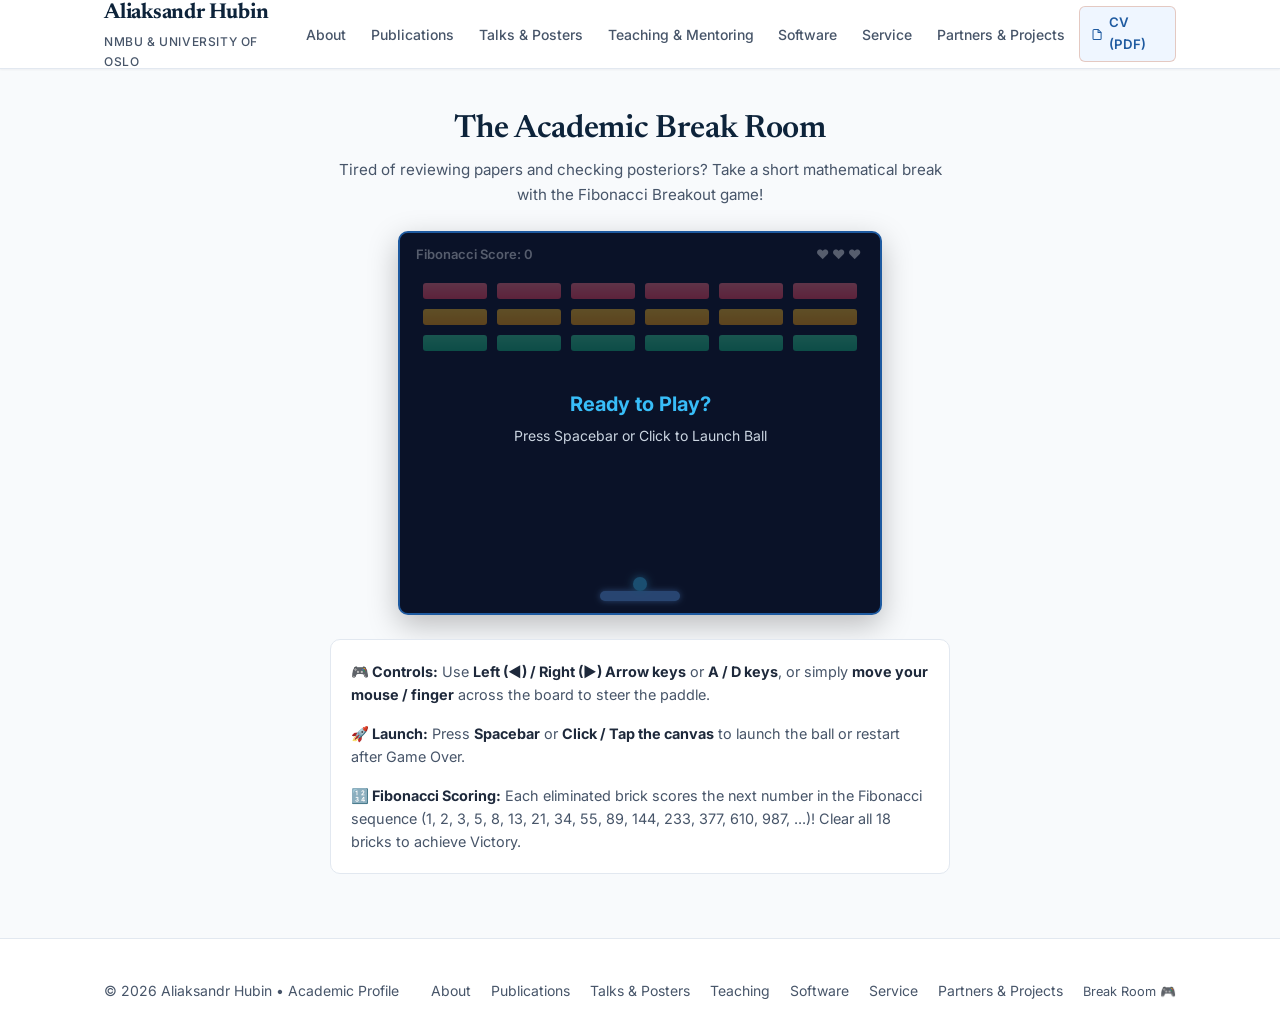
==== commit 97b7913a: "Add Ananya Paul co-supervision, Partners & Projects page, and BDL Consortium links" ====
--- a/game.html
+++ b/game.html
@@ -67,6 +67,7 @@
                     <li><a href="teaching.html" class="nav-link">Teaching &amp; Mentoring</a></li>
                     <li><a href="software.html" class="nav-link">Software</a></li>
                     <li><a href="service.html" class="nav-link">Service</a></li>
+                    <li><a href="projects.html" class="nav-link">Partners &amp; Projects</a></li>
                     <li><a href="CV_Aliaksandr_Hubin.pdf" class="nav-link-cv" target="_blank" rel="noopener">
                         <svg width="13" height="13" viewBox="0 0 24 24" fill="none" stroke="currentColor" stroke-width="2"><path d="M14 2H6a2 2 0 0 0-2 2v16a2 2 0 0 0 2 2h12a2 2 0 0 0 2-2V8z"></path><polyline points="14 2 14 8 20 8"></polyline></svg>
                         CV (PDF)
@@ -108,6 +109,7 @@
                 <li><a href="teaching.html">Teaching</a></li>
                 <li><a href="software.html">Software</a></li>
                 <li><a href="service.html">Service</a></li>
+                <li><a href="projects.html">Partners &amp; Projects</a></li>
                 <li><a href="game.html" class="easter-egg-link">Break Room 🎮</a></li>
             </ul>
         </div>
--- a/styles.css
+++ b/styles.css
@@ -165,18 +165,19 @@
 .nav-menu {
   display: flex;
   align-items: center;
-  gap: 0.35rem;
+  gap: 0.25rem;
   list-style: none;
 }
 
 .nav-link {
-  font-size: 0.9rem;
+  font-size: 0.875rem;
   font-weight: 500;
   color: var(--text-muted);
-  padding: 0.5rem 0.85rem;
+  padding: 0.45rem 0.65rem;
   border-radius: var(--radius-sm);
   transition: all var(--transition-fast);
   text-decoration: none !important;
+  white-space: nowrap;
 }
 
 .nav-link:hover {
@@ -1118,6 +1119,105 @@
 }
 
 /* --------------------------------------------------------------------------
+   Institutions, Partners & Collaborative Projects Grid
+   -------------------------------------------------------------------------- */
+.partner-grid {
+  display: grid;
+  grid-template-columns: repeat(auto-fill, minmax(310px, 1fr));
+  gap: 1.35rem;
+}
+
+.partner-card {
+  background: var(--bg-card);
+  border: 1px solid var(--border-color);
+  border-radius: var(--radius-md);
+  padding: 1.4rem;
+  box-shadow: var(--shadow-sm);
+  display: flex;
+  flex-direction: column;
+  transition: all var(--transition-fast);
+}
+
+.partner-card:hover {
+  transform: translateY(-3px);
+  box-shadow: var(--shadow-md);
+  border-color: var(--accent-border);
+}
+
+.partner-logo-box {
+  height: 76px;
+  display: flex;
+  align-items: center;
+  justify-content: center;
+  padding: 0.75rem 1rem;
+  margin-bottom: 1rem;
+  background: #ffffff;
+  border: 1px solid var(--border-subtle);
+  border-radius: var(--radius-sm);
+}
+
+.partner-logo-box img {
+  max-height: 52px;
+  max-width: 100%;
+  width: auto;
+  height: auto;
+  object-fit: contain;
+}
+
+.partner-logo-row {
+  display: flex;
+  align-items: center;
+  justify-content: center;
+  gap: 0.75rem;
+}
+
+.partner-logo-label {
+  font-family: var(--font-serif);
+  font-size: 1.15rem;
+  font-weight: 700;
+  color: var(--primary);
+  letter-spacing: -0.01em;
+}
+
+.partner-meta {
+  display: flex;
+  justify-content: space-between;
+  align-items: center;
+  gap: 0.5rem;
+  flex-wrap: wrap;
+  margin-bottom: 0.55rem;
+}
+
+.partner-period {
+  font-size: 0.775rem;
+  font-weight: 600;
+  color: var(--text-light);
+}
+
+.partner-title {
+  font-size: 1.1rem;
+  font-family: var(--font-serif);
+  color: var(--primary);
+  margin-bottom: 0.45rem;
+}
+
+.partner-desc {
+  font-size: 0.885rem;
+  color: var(--text-muted);
+  line-height: 1.55;
+  margin-bottom: 1rem;
+  flex: 1;
+}
+
+.partner-links {
+  display: flex;
+  gap: 0.5rem;
+  flex-wrap: wrap;
+  padding-top: 0.75rem;
+  border-top: 1px solid var(--border-subtle);
+}
+
+/* --------------------------------------------------------------------------
    Footer
    -------------------------------------------------------------------------- */
 .site-footer {
@@ -1189,7 +1289,7 @@
   }
 }
 
-@media (max-width: 768px) {
+@media (max-width: 960px) {
   .nav-toggle {
     display: block;
   }
